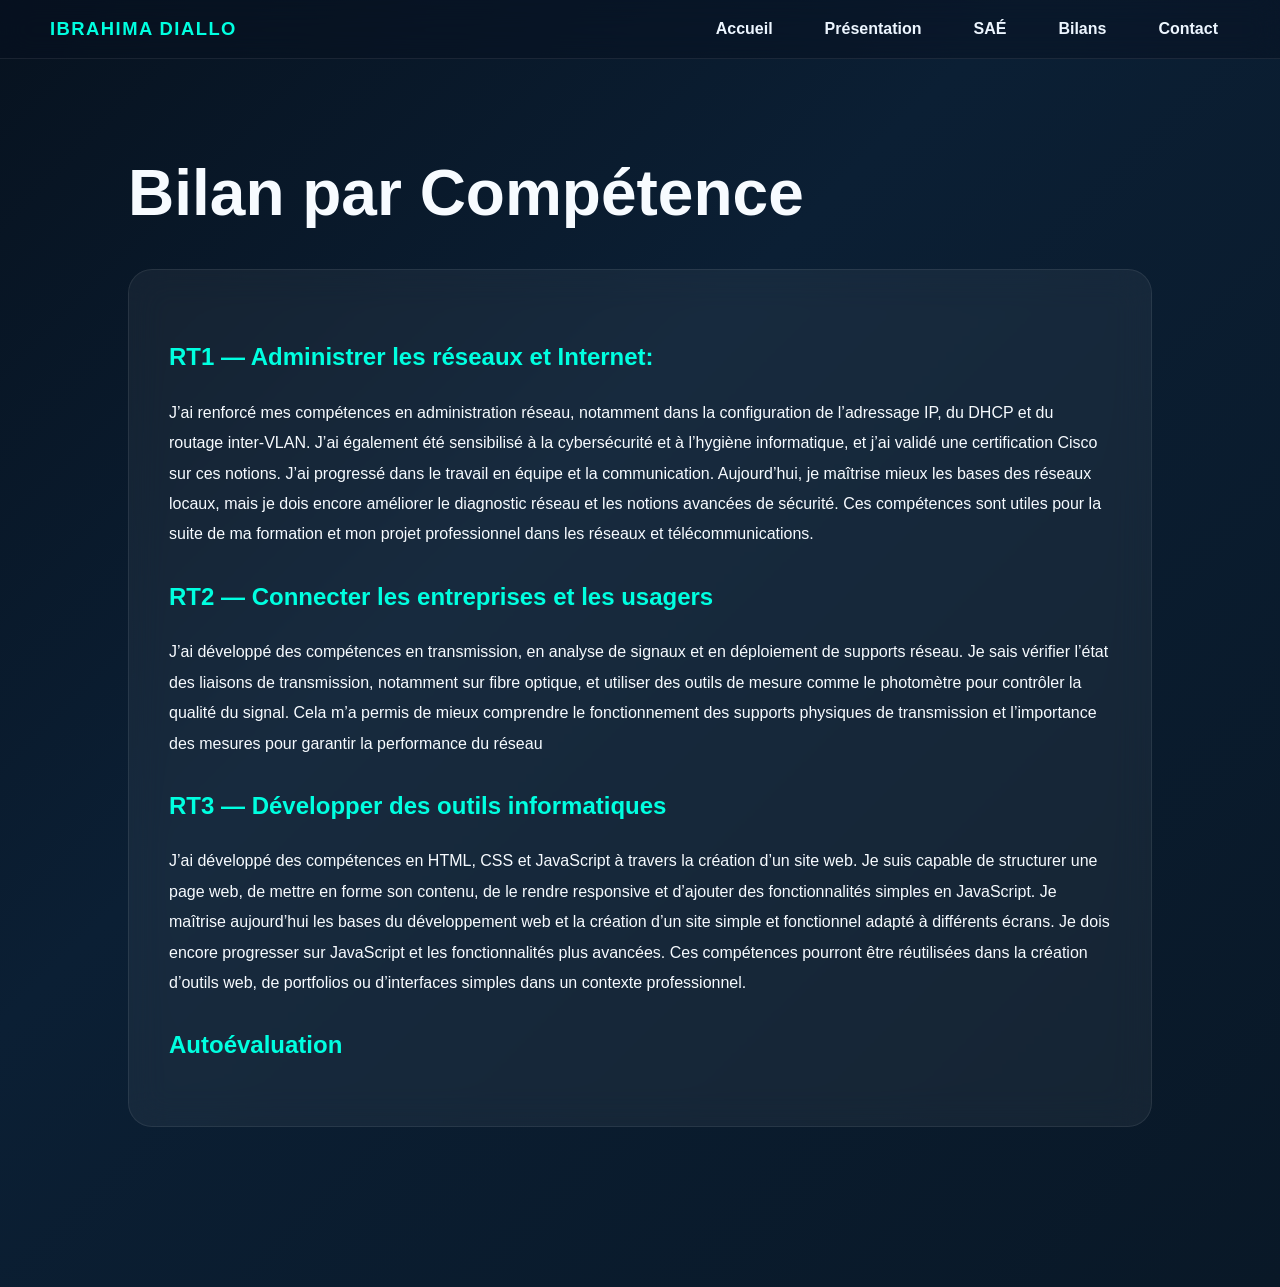
==== bilan.html @ d2196016 "finish" ====
<!DOCTYPE html>
<html lang="fr">
<head>
<meta charset="UTF-8">
<meta name="viewport" content="width=device-width, initial-scale=1.0">
<title>Bilan de compétences</title>
<link rel="stylesheet" href="style.css">
</head>
<body>
<header>
<nav class="navbar">
<div class="logo">IBRAHIMA DIALLO</div>
<ul>
<li><a href="index.html">Accueil</a></li>
<li><a href="presentation.html">Présentation</a></li>
<li><a href="sae.html">SAÉ</a></li>
<li><a href="bilan.html">Bilans</a></li>
<li><a href="contact.html">Contact</a></li>
</ul>
</nav>
</header>
<section class="page">
<h1>Bilan par Compétence</h1>
<div class="glass-card">
<h2>RT1 — Administrer les réseaux et Internet:
    
</h2>
<p>J’ai renforcé mes compétences en administration réseau, notamment dans la configuration de l’adressage IP, du DHCP et du routage inter-VLAN. J’ai également été sensibilisé à la cybersécurité et à l’hygiène informatique, et j’ai validé une certification Cisco sur ces notions.

J’ai progressé dans le travail en équipe et la communication. Aujourd’hui, je maîtrise mieux les bases des réseaux locaux, mais je dois encore améliorer le diagnostic réseau et les notions avancées de sécurité.

Ces compétences sont utiles pour la suite de ma formation et mon projet professionnel dans les réseaux et télécommunications.<h2>RT2 — Connecter les entreprises et les usagers</h2>
<p>J’ai développé des compétences en transmission, en analyse de signaux et en déploiement de supports réseau. Je sais vérifier l’état des liaisons de transmission, notamment sur fibre optique, et utiliser des outils de mesure comme le photomètre pour contrôler la qualité du signal.

Cela m’a permis de mieux comprendre le fonctionnement des supports physiques de transmission et l’importance des mesures pour garantir la performance du réseau
</p>
<h2>RT3 — Développer des outils informatiques</h2>
<p>
J’ai développé des compétences en HTML, CSS et JavaScript à travers la création d’un site web. Je suis capable de structurer une page web, de mettre en forme son contenu, de le rendre responsive et d’ajouter des fonctionnalités simples en JavaScript.

Je maîtrise aujourd’hui les bases du développement web et la création d’un site simple et fonctionnel adapté à différents écrans. Je dois encore progresser sur JavaScript et les fonctionnalités plus avancées.

Ces compétences pourront être réutilisées dans la création d’outils web, de portfolios ou d’interfaces simples dans un contexte professionnel.</p>
<h2>Autoévaluation
</h2>

</div>
</section>
<script src="script.js"></script>
</body>
</html>
---- style.css ----
﻿* {
  margin: 0;
  padding: 0;
  box-sizing: border-box;
}

body {
  font-family: 'Inter', Arial, sans-serif;
  background: linear-gradient(135deg, #07121f 0%, #0b1f34 40%, #091827 100%);
  color: #f7fbff;
  overflow-x: hidden;
  min-height: 100vh;
  scroll-behavior: smooth;
}

body::selection {
  background: rgba(0, 255, 224, 0.4);
  color: #06131a;
}

.navbar {
  position: fixed;
  inset: 0 0 auto 0;
  z-index: 1000;
  width: 100%;
  padding: 18px 50px;
  display: flex;
  justify-content: space-between;
  align-items: center;
  background: rgba(7, 17, 32, 0.45);
  border-bottom: 1px solid rgba(255, 255, 255, 0.08);
  backdrop-filter: blur(14px);
  transition: background 0.3s ease, box-shadow 0.3s ease, padding 0.3s ease;
}

.navbar.navbar-scrolled {
  background: rgba(3, 12, 25, 0.95);
  box-shadow: 0 18px 40px rgba(0, 0, 0, 0.25);
  padding: 12px 40px;
}

.navbar ul {
  display: flex;
  gap: 28px;
  list-style: none;
}

.navbar a {
  color: #edf6ff;
  text-decoration: none;
  font-weight: 600;
  padding: 8px 12px;
  border-radius: 8px;
  position: relative;
  transition: color 0.3s ease, background 0.3s ease, transform 0.2s ease;
}

.navbar a::after {
  content: '';
  position: absolute;
  bottom: 2px;
  left: 0;
  width: 0;
  height: 2px;
  background: linear-gradient(90deg, #00ffe0, #00d9c4);
  transition: width 0.35s cubic-bezier(0.34, 1.56, 0.64, 1);
}

.navbar a:hover {
  color: #00ffe0;
  background: rgba(0, 255, 224, 0.1);
  transform: translateY(-2px);
}

.navbar a:hover::after {
  width: 100%;
}

.logo {
  font-weight: 800;
  font-size: 1.15rem;
  letter-spacing: 0.08em;
  color: #00ffe0;
}

/* Alternate nav styling for pages like sae.html that use class="nav" */
.nav {
  position: fixed;
  inset: 0 0 auto 0;
  z-index: 1000;
  width: 100%;
  padding: 18px 50px;
  display: flex;
  justify-content: space-between;
  align-items: center;
  background: rgba(7, 17, 32, 0.45);
  border-bottom: 1px solid rgba(255, 255, 255, 0.08);
  backdrop-filter: blur(14px);
  transition: background 0.3s ease, box-shadow 0.3s ease, padding 0.3s ease;
}

.nav ul {
  display: flex;
  gap: 28px;
  list-style: none;
  margin: 0;
  padding: 0;
}

.nav a {
  color: #edf6ff;
  text-decoration: none;
  font-weight: 600;
  padding: 8px 12px;
  border-radius: 8px;
  position: relative;
  transition: color 0.3s ease, background 0.3s ease, transform 0.2s ease;
}

.nav a::after {
  content: '';
  position: absolute;
  bottom: 2px;
  left: 0;
  width: 0;
  height: 2px;
  background: linear-gradient(90deg, #00ffe0, #00d9c4);
  transition: width 0.35s cubic-bezier(0.34, 1.56, 0.64, 1);
}

.nav a:hover {
  color: #00ffe0;
  background: rgba(0, 255, 224, 0.1);
  transform: translateY(-2px);
}

.nav a:hover::after {
  width: 100%;
}

.nav .logo {
  font-weight: 800;
  font-size: 1.05rem;
  color: #00ffe0;
}

/* Prevent content from being hidden by fixed nav */
.section {
  margin-top: 80px;
  padding-top: 80px;
}

/* Contact page styling */
.contact-grid {
  display: grid;
  grid-template-columns: repeat(auto-fit, minmax(300px, 1fr));
  gap: 30px;
  padding: 60px 0;
}

.contact-card {
  position: relative;
  background: rgba(255, 255, 255, 0.06);
  padding: 40px;
  border-radius: 20px;
  border: 1px solid rgba(0, 255, 224, 0.2);
  backdrop-filter: blur(18px);
  transition: all 0.35s ease;
  overflow: hidden;
}

.contact-card::before {
  content: '';
  position: absolute;
  inset: 0;
  background: radial-gradient(circle at top right, rgba(0, 255, 224, 0.15), transparent 50%);
  pointer-events: none;
}

.contact-card:hover {
  transform: translateY(-8px) scale(1.02);
  border-color: rgba(0, 255, 224, 0.6);
  box-shadow: 0 30px 60px rgba(0, 255, 224, 0.1);
  background: rgba(255, 255, 255, 0.09);
}

.contact-card h3 {
  font-size: 1.35rem;
  margin-bottom: 16px;
  color: #00ffe0;
}

.contact-card p {
  font-size: 1.05rem;
  line-height: 1.8;
  color: #dcecff;
}

.contact-card a {
  color: #00ffe0;
  text-decoration: none;
  font-weight: 600;
  transition: all 0.3s ease;
  position: relative;
  display: inline-block;
}

.contact-card a::after {
  content: '';
  position: absolute;
  bottom: -3px;
  left: 0;
  width: 0;
  height: 2px;
  background: linear-gradient(90deg, #00ffe0, #00d9c4);
  transition: width 0.3s ease;
}

.contact-card a:hover {
  color: #00ffff;
}

.contact-card a:hover::after {
  width: 100%;
}

.hero {
  min-height: 100vh;
  padding-top: 90px;
  background-image: linear-gradient(180deg, rgba(1, 8, 21, 0.65), rgba(2, 9, 26, 0.92)), url('cyber-bg.jpg');
  background-size: cover;
  background-position: center;
  display: flex;
  justify-content: center;
  align-items: center;
  position: relative;
}

.overlay {
  position: absolute;
  inset: 0;
  background: radial-gradient(circle at top right, rgba(0, 255, 224, 0.18), transparent 45%),
    linear-gradient(180deg, rgba(0, 0, 0, 0.25), rgba(0, 0, 0, 0.75));
}

.hero-content {
  position: relative;
  z-index: 2;
  text-align: center;
  max-width: 900px;
  padding: 0 24px;
}

.profile {
  width: 180px;
  height: 180px;
  border-radius: 50%;
  object-fit: cover;
  border: 4px solid rgba(0, 255, 224, 0.8);
  box-shadow: 0 30px 60px rgba(0, 0, 0, 0.3);
  margin: 0 auto 30px;
}

.hero h1 {
  font-size: clamp(3rem, 5vw, 5.2rem);
  margin-bottom: 16px;
  letter-spacing: -0.04em;
  background: linear-gradient(135deg, #f7fbff 0%, #00ffe0 100%);
  -webkit-background-clip: text;
  -webkit-text-fill-color: transparent;
  background-clip: text;
  animation: fadeInDown 0.8s ease-out;
}

.hero h2 {
  color: #00ffe0;
  margin-bottom: 24px;
  font-size: clamp(1.35rem, 2vw, 2rem);
  animation: fadeInUp 0.9s ease-out 0.1s both;
}

.hero p {
  max-width: 760px;
  margin: 0 auto;
  line-height: 1.85;
  font-size: 1.02rem;
  color: #dcecff;
  animation: fadeInUp 0.9s ease-out 0.2s both;
}

.hero-buttons {
  margin-top: 34px;
  display: flex;
  justify-content: center;
  gap: 18px;
  flex-wrap: wrap;
  animation: fadeInUp 0.9s ease-out 0.3s both;
}

@keyframes fadeInDown {
  from {
    opacity: 0;
    transform: translateY(-30px);
  }
  to {
    opacity: 1;
    transform: translateY(0);
  }
}

@keyframes fadeInUp {
  from {
    opacity: 0;
    transform: translateY(30px);
  }
  to {
    opacity: 1;
    transform: translateY(0);
  }
}

.btn {
  display: inline-flex;
  align-items: center;
  justify-content: center;
  padding: 14px 28px;
  border-radius: 999px;
  background: #00ffe0;
  color: #06131a;
  text-decoration: none;
  font-weight: 700;
  letter-spacing: 0.01em;
  box-shadow: 0 18px 40px rgba(0, 255, 224, 0.2);
  transition: transform 0.25s ease, box-shadow 0.25s ease, filter 0.25s ease;
}

.btn:hover {
  transform: translateY(-4px);
  box-shadow: 0 24px 55px rgba(0, 255, 224, 0.25);
}

.secondary {
  background: transparent;
  border: 2px solid rgba(0, 255, 224, 0.85);
  color: #00ffe0;
}

.cards-section {
  display: grid;
  grid-template-columns: repeat(auto-fit, minmax(280px, 1fr));
  gap: 30px;
  padding: 100px 10%;
  position: relative;
  z-index: 5;
}

.card {
  position: relative;
  background: rgba(255, 255, 255, 0.06);
  padding: 36px;
  border-radius: 26px;
  backdrop-filter: blur(18px);
  transition: transform 0.35s ease, border-color 0.35s ease, box-shadow 0.35s ease, background 0.35s ease;
  border: 1px solid rgba(255, 255, 255, 0.1);
  overflow: hidden;
  transform: translateY(24px);
  opacity: 0;
}

.card.visible {
  transform: translateY(0);
  opacity: 1;
}

.card::before {
  content: '';
  position: absolute;
  inset: 0;
  background: radial-gradient(circle at top left, rgba(0, 255, 224, 0.14), transparent 40%);
  pointer-events: none;
}

.card:hover {
  transform: translateY(-10px) scale(1.02);
  border-color: rgba(0, 255, 224, 0.35);
  box-shadow: 0 30px 55px rgba(0, 255, 224, 0.12), 0 15px 30px rgba(0, 0, 0, 0.2);
  background: rgba(255, 255, 255, 0.08);
}

.card-icon {
  font-size: 3.5rem;
  margin-bottom: 20px;
  display: inline-block;
  animation: float 3s ease-in-out infinite;
}

.card:nth-child(1) .card-icon {
  animation-delay: 0s;
}

.card:nth-child(2) .card-icon {
  animation-delay: 0.5s;
}

.card:nth-child(3) .card-icon {
  animation-delay: 1s;
}

@keyframes float {
  0%, 100% {
    transform: translateY(0px);
  }
  50% {
    transform: translateY(-12px);
  }
}

.card h3 {
  font-size: 1.5rem;
  margin-bottom: 18px;
  color: #f7fbff;
  transition: color 0.3s ease;
}

.card:hover h3 {
  color: #00ffe0;
}

.card p {
  line-height: 1.85;
  color: #dcecff;
  font-size: 1rem;
}

.page {
  padding: 160px 10%;
}

.page h1 {
  margin-bottom: 42px;
  font-size: clamp(2.75rem, 5vw, 4.5rem);
  line-height: 1.05;
}

.glass-card {
  background: rgba(255, 255, 255, 0.05);
  padding: 40px;
  border-radius: 24px;
  backdrop-filter: blur(18px);
  line-height: 1.9;
  border: 1px solid rgba(255, 255, 255, 0.08);
}

.glass-card h2 {
  margin-top: 24px;
  margin-bottom: 18px;
  color: #00ffe0;
}

.proof {
  width: 100%;
  max-width: 700px;
  border-radius: 18px;
  margin-top: 20px;
  box-shadow: 0 24px 60px rgba(0, 0, 0, 0.32);
}

footer {
  padding: 32px 18px;
  text-align: center;
  background: #06131c;
  color: #bdcbdc;
}

@media (max-width: 900px) {
  .navbar {
    padding: 16px 30px;
  }

  .cards-section {
    padding: 80px 6%;
  }

  .page {
    padding: 120px 6%;
  }
}

@media (max-width: 700px) {
  .navbar {
    padding: 14px 22px;
  }

  .navbar ul {
    gap: 18px;
    flex-wrap: wrap;
    justify-content: center;
  }

  .hero {
    padding-top: 80px;
  }

  .hero h1 {
    font-size: 3.4rem;
  }

  .hero h2 {
    font-size: 1.45rem;
  }

  .hero p {
    font-size: 0.98rem;
  }

  .hero-buttons {
    gap: 14px;
  }

  .cards-section {
    padding: 70px 5%;
  }
}
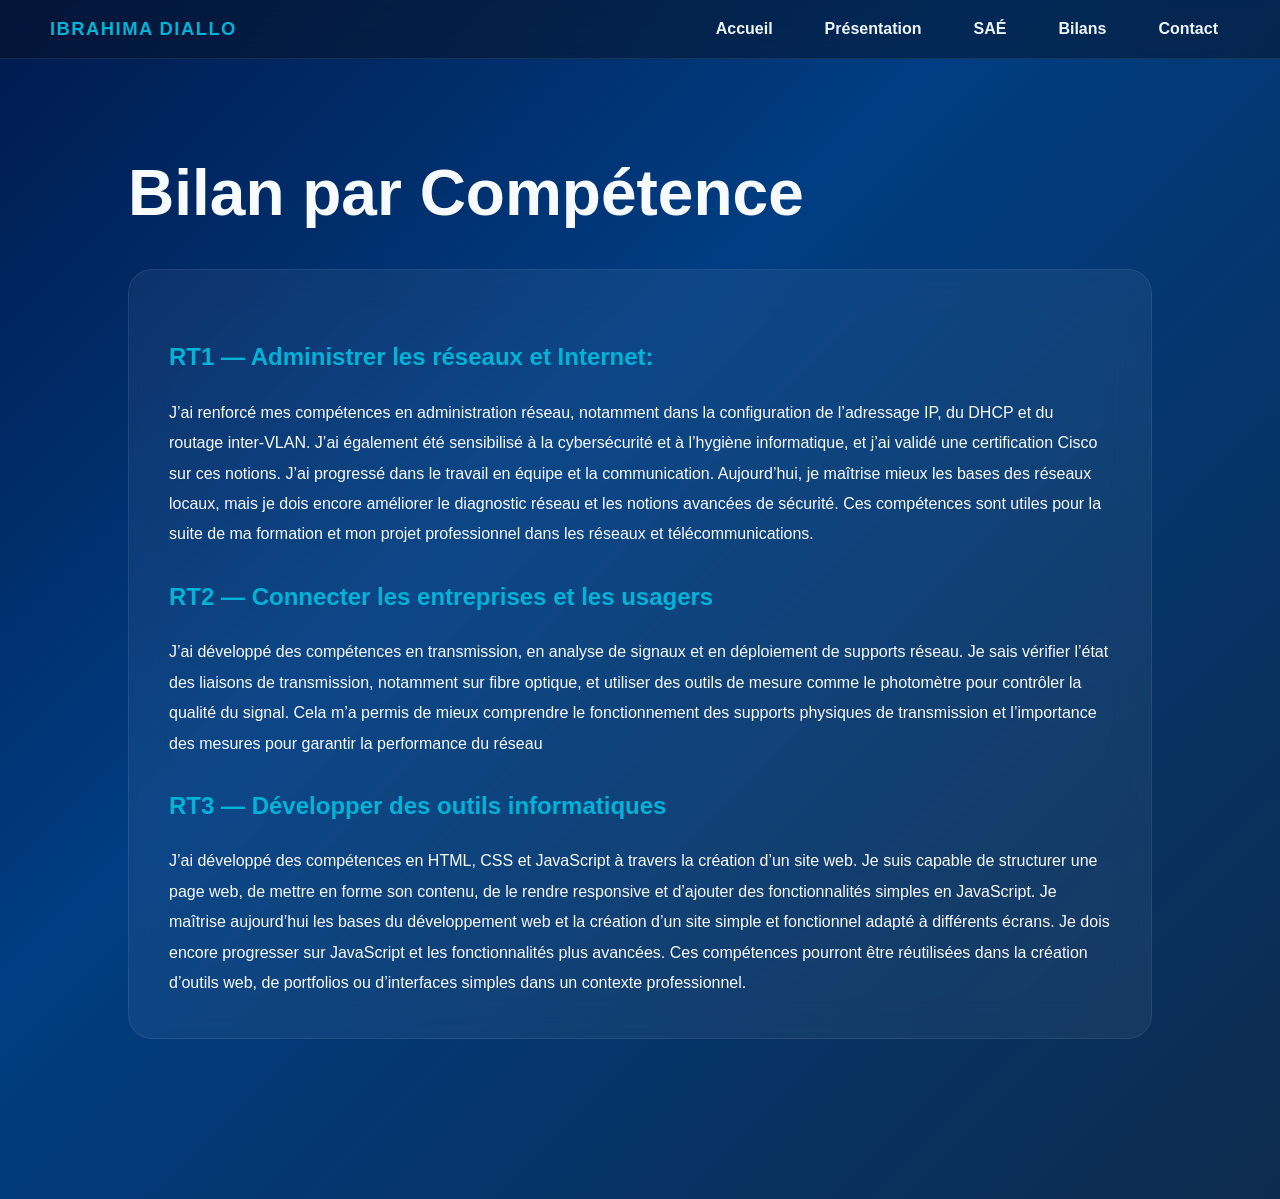
==== commit e8d8d109: "Mise à jour portfolio" ====
--- a/bilan.html
+++ b/bilan.html
@@ -41,8 +41,6 @@
 Je maîtrise aujourd’hui les bases du développement web et la création d’un site simple et fonctionnel adapté à différents écrans. Je dois encore progresser sur JavaScript et les fonctionnalités plus avancées.
 
 Ces compétences pourront être réutilisées dans la création d’outils web, de portfolios ou d’interfaces simples dans un contexte professionnel.</p>
-<h2>Autoévaluation
-</h2>
 
 </div>
 </section>
--- a/style.css
+++ b/style.css
@@ -6,7 +6,7 @@
 
 body {
   font-family: 'Inter', Arial, sans-serif;
-  background: linear-gradient(135deg, #07121f 0%, #0b1f34 40%, #091827 100%);
+  background: linear-gradient(135deg, #001a4d 0%, #003d82 40%, #0d2b4d 100%);
   color: #f7fbff;
   overflow-x: hidden;
   min-height: 100vh;
@@ -62,13 +62,13 @@
   left: 0;
   width: 0;
   height: 2px;
-  background: linear-gradient(90deg, #00ffe0, #00d9c4);
+  background: linear-gradient(90deg, #00b4d8, #0099cc);
   transition: width 0.35s cubic-bezier(0.34, 1.56, 0.64, 1);
 }
 
 .navbar a:hover {
-  color: #00ffe0;
-  background: rgba(0, 255, 224, 0.1);
+  color: #00b4d8;
+  background: rgba(0, 180, 216, 0.1);
   transform: translateY(-2px);
 }
 
@@ -80,7 +80,7 @@
   font-weight: 800;
   font-size: 1.15rem;
   letter-spacing: 0.08em;
-  color: #00ffe0;
+  color: #00b4d8;
 }
 
 /* Alternate nav styling for pages like sae.html that use class="nav" */
@@ -124,13 +124,13 @@
   left: 0;
   width: 0;
   height: 2px;
-  background: linear-gradient(90deg, #00ffe0, #00d9c4);
+  background: linear-gradient(90deg, #8b5cf6, #6366f1);
   transition: width 0.35s cubic-bezier(0.34, 1.56, 0.64, 1);
 }
 
 .nav a:hover {
-  color: #00ffe0;
-  background: rgba(0, 255, 224, 0.1);
+  color: #00b4d8;
+  background: rgba(0, 180, 216, 0.1);
   transform: translateY(-2px);
 }
 
@@ -141,7 +141,7 @@
 .nav .logo {
   font-weight: 800;
   font-size: 1.05rem;
-  color: #00ffe0;
+  color: #00b4d8;
 }
 
 /* Prevent content from being hidden by fixed nav */
@@ -163,7 +163,7 @@
   background: rgba(255, 255, 255, 0.06);
   padding: 40px;
   border-radius: 20px;
-  border: 1px solid rgba(0, 255, 224, 0.2);
+  border: 1px solid rgba(0, 180, 216, 0.2);
   backdrop-filter: blur(18px);
   transition: all 0.35s ease;
   overflow: hidden;
@@ -173,21 +173,21 @@
   content: '';
   position: absolute;
   inset: 0;
-  background: radial-gradient(circle at top right, rgba(0, 255, 224, 0.15), transparent 50%);
+  background: radial-gradient(circle at top right, rgba(0, 180, 216, 0.15), transparent 50%);
   pointer-events: none;
 }
 
 .contact-card:hover {
   transform: translateY(-8px) scale(1.02);
-  border-color: rgba(0, 255, 224, 0.6);
-  box-shadow: 0 30px 60px rgba(0, 255, 224, 0.1);
+  border-color: rgba(0, 180, 216, 0.6);
+  box-shadow: 0 30px 60px rgba(0, 180, 216, 0.1);
   background: rgba(255, 255, 255, 0.09);
 }
 
 .contact-card h3 {
   font-size: 1.35rem;
   margin-bottom: 16px;
-  color: #00ffe0;
+  color: #00b4d8;
 }
 
 .contact-card p {
@@ -197,7 +197,7 @@
 }
 
 .contact-card a {
-  color: #00ffe0;
+  color: #00b4d8;
   text-decoration: none;
   font-weight: 600;
   transition: all 0.3s ease;
@@ -212,12 +212,12 @@
   left: 0;
   width: 0;
   height: 2px;
-  background: linear-gradient(90deg, #00ffe0, #00d9c4);
+  background: linear-gradient(90deg, #00b4d8, #0099cc);
   transition: width 0.3s ease;
 }
 
 .contact-card a:hover {
-  color: #00ffff;
+  color: #00d4ff;
 }
 
 .contact-card a:hover::after {
@@ -239,7 +239,7 @@
 .overlay {
   position: absolute;
   inset: 0;
-  background: radial-gradient(circle at top right, rgba(0, 255, 224, 0.18), transparent 45%),
+  background: radial-gradient(circle at top right, rgba(0, 180, 216, 0.18), transparent 45%),
     linear-gradient(180deg, rgba(0, 0, 0, 0.25), rgba(0, 0, 0, 0.75));
 }
 
@@ -256,7 +256,7 @@
   height: 180px;
   border-radius: 50%;
   object-fit: cover;
-  border: 4px solid rgba(0, 255, 224, 0.8);
+  border: 4px solid rgba(0, 180, 216, 0.8);
   box-shadow: 0 30px 60px rgba(0, 0, 0, 0.3);
   margin: 0 auto 30px;
 }
@@ -265,7 +265,7 @@
   font-size: clamp(3rem, 5vw, 5.2rem);
   margin-bottom: 16px;
   letter-spacing: -0.04em;
-  background: linear-gradient(135deg, #f7fbff 0%, #00ffe0 100%);
+  background: linear-gradient(135deg, #f7fbff 0%, #00b4d8 100%);
   -webkit-background-clip: text;
   -webkit-text-fill-color: transparent;
   background-clip: text;
@@ -273,7 +273,7 @@
 }
 
 .hero h2 {
-  color: #00ffe0;
+  color: #00b4d8;
   margin-bottom: 24px;
   font-size: clamp(1.35rem, 2vw, 2rem);
   animation: fadeInUp 0.9s ease-out 0.1s both;
@@ -325,24 +325,24 @@
   justify-content: center;
   padding: 14px 28px;
   border-radius: 999px;
-  background: #00ffe0;
-  color: #06131a;
+  background: #00b4d8;
+  color: #ffffff;
   text-decoration: none;
   font-weight: 700;
   letter-spacing: 0.01em;
-  box-shadow: 0 18px 40px rgba(0, 255, 224, 0.2);
+  box-shadow: 0 18px 40px rgba(0, 180, 216, 0.2);
   transition: transform 0.25s ease, box-shadow 0.25s ease, filter 0.25s ease;
 }
 
 .btn:hover {
   transform: translateY(-4px);
-  box-shadow: 0 24px 55px rgba(0, 255, 224, 0.25);
+  box-shadow: 0 24px 55px rgba(0, 180, 216, 0.3);
 }
 
 .secondary {
   background: transparent;
-  border: 2px solid rgba(0, 255, 224, 0.85);
-  color: #00ffe0;
+  border: 2px solid rgba(0, 180, 216, 0.85);
+  color: #00b4d8;
 }
 
 .cards-section {
@@ -376,14 +376,15 @@
   content: '';
   position: absolute;
   inset: 0;
-  background: radial-gradient(circle at top left, rgba(0, 255, 224, 0.14), transparent 40%);
+  background: radial-gradient(circle at top left, rgba(0, 180, 216, 0.14), transparent 40%);
   pointer-events: none;
+}
 }
 
 .card:hover {
   transform: translateY(-10px) scale(1.02);
-  border-color: rgba(0, 255, 224, 0.35);
-  box-shadow: 0 30px 55px rgba(0, 255, 224, 0.12), 0 15px 30px rgba(0, 0, 0, 0.2);
+  border-color: rgba(0, 180, 216, 0.35);
+  box-shadow: 0 30px 55px rgba(0, 180, 216, 0.12), 0 15px 30px rgba(0, 0, 0, 0.2);
   background: rgba(255, 255, 255, 0.08);
 }
 
@@ -423,7 +424,7 @@
 }
 
 .card:hover h3 {
-  color: #00ffe0;
+  color: #00b4d8;
 }
 
 .card p {
@@ -454,14 +455,16 @@
 .glass-card h2 {
   margin-top: 24px;
   margin-bottom: 18px;
-  color: #00ffe0;
+  color: #00b4d8;
 }
 
 .proof {
+  display: block;
   width: 100%;
-  max-width: 700px;
+  max-width: 640px;
+  height: auto;
   border-radius: 18px;
-  margin-top: 20px;
+  margin: 20px auto 0;
   box-shadow: 0 24px 60px rgba(0, 0, 0, 0.32);
 }
 
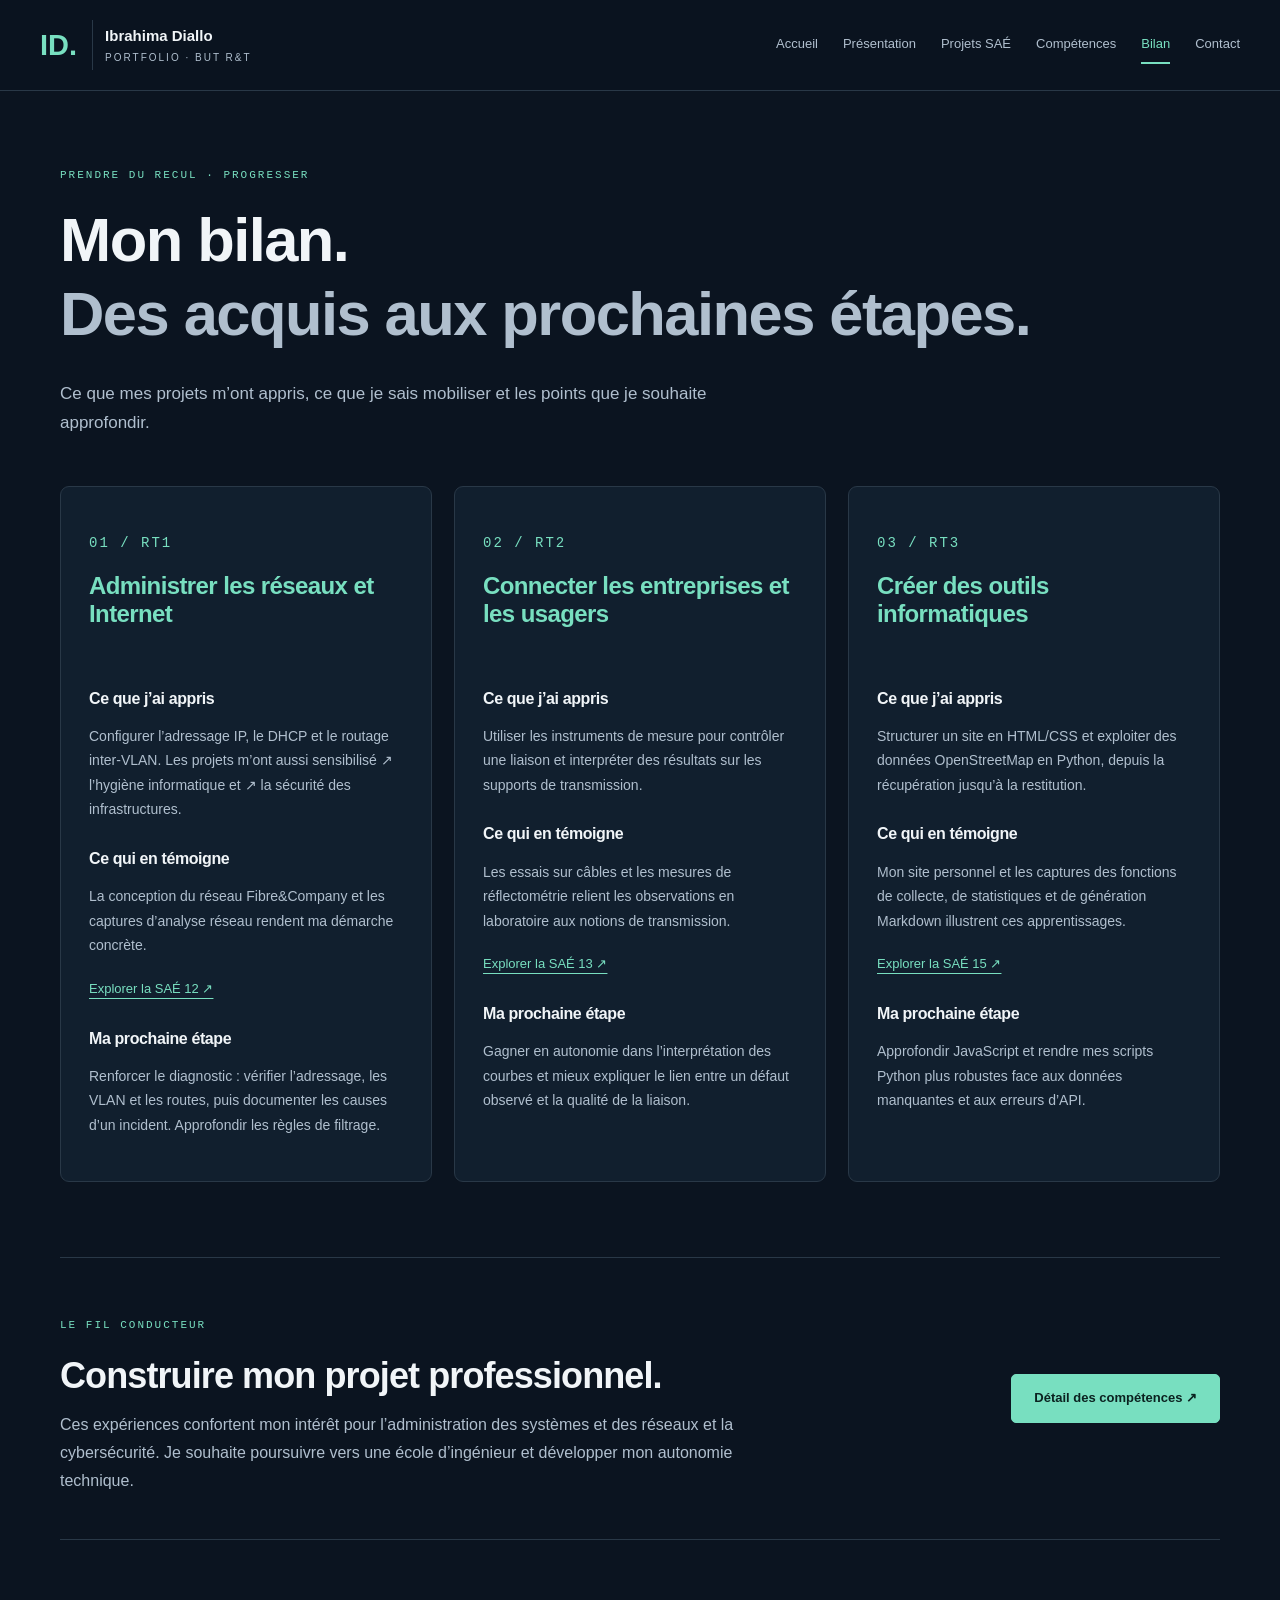
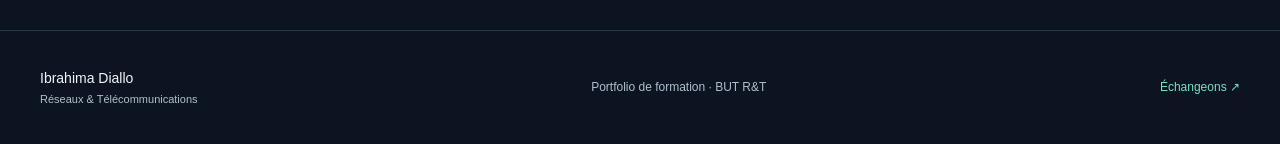
==== commit d1b3015c: "mise_a_jour_1" ====
--- a/bilan.html
+++ b/bilan.html
@@ -5,45 +5,18 @@
 <meta name="viewport" content="width=device-width, initial-scale=1.0">
 <title>Bilan de compétences</title>
 <link rel="stylesheet" href="style.css">
+<meta name="description" content="Portfolio d’Ibrahima Diallo : projets de BUT Réseaux et Télécommunications, compétences, réalisations et bilan de progression.">
 </head>
 <body>
-<header>
-<nav class="navbar">
-<div class="logo">IBRAHIMA DIALLO</div>
-<ul>
-<li><a href="index.html">Accueil</a></li>
-<li><a href="presentation.html">Présentation</a></li>
-<li><a href="sae.html">SAÉ</a></li>
-<li><a href="bilan.html">Bilans</a></li>
-<li><a href="contact.html">Contact</a></li>
-</ul>
-</nav>
-</header>
-<section class="page">
-<h1>Bilan par Compétence</h1>
-<div class="glass-card">
-<h2>RT1 — Administrer les réseaux et Internet:
-    
-</h2>
-<p>J’ai renforcé mes compétences en administration réseau, notamment dans la configuration de l’adressage IP, du DHCP et du routage inter-VLAN. J’ai également été sensibilisé à la cybersécurité et à l’hygiène informatique, et j’ai validé une certification Cisco sur ces notions.
-
-J’ai progressé dans le travail en équipe et la communication. Aujourd’hui, je maîtrise mieux les bases des réseaux locaux, mais je dois encore améliorer le diagnostic réseau et les notions avancées de sécurité.
-
-Ces compétences sont utiles pour la suite de ma formation et mon projet professionnel dans les réseaux et télécommunications.<h2>RT2 — Connecter les entreprises et les usagers</h2>
-<p>J’ai développé des compétences en transmission, en analyse de signaux et en déploiement de supports réseau. Je sais vérifier l’état des liaisons de transmission, notamment sur fibre optique, et utiliser des outils de mesure comme le photomètre pour contrôler la qualité du signal.
-
-Cela m’a permis de mieux comprendre le fonctionnement des supports physiques de transmission et l’importance des mesures pour garantir la performance du réseau
-</p>
-<h2>RT3 — Développer des outils informatiques</h2>
-<p>
-J’ai développé des compétences en HTML, CSS et JavaScript à travers la création d’un site web. Je suis capable de structurer une page web, de mettre en forme son contenu, de le rendre responsive et d’ajouter des fonctionnalités simples en JavaScript.
-
-Je maîtrise aujourd’hui les bases du développement web et la création d’un site simple et fonctionnel adapté à différents écrans. Je dois encore progresser sur JavaScript et les fonctionnalités plus avancées.
-
-Ces compétences pourront être réutilisées dans la création d’outils web, de portfolios ou d’interfaces simples dans un contexte professionnel.</p>
-
-</div>
-</section>
+<a class="skip-link" href="#contenu">Aller au contenu</a>
+<header><nav class="navbar" aria-label="Navigation principale"><a class="logo" href="index.html"><span class="monogram">ID.</span><span>Ibrahima Diallo<small>Portfolio · BUT R&T</small></span></a><button class="menu-toggle" type="button" aria-expanded="false" aria-controls="navigation">Menu <span aria-hidden="true">☰</span></button><ul id="navigation"><li><a href="index.html">Accueil</a></li><li><a href="presentation.html">Présentation</a></li><li><a href="sae.html">Projets SAÉ</a></li><li><a href="competences.html">Compétences</a></li><li><a href="bilan.html" aria-current="page">Bilan</a></li><li><a href="contact.html">Contact</a></li></ul></nav></header>
+<main id="contenu">
+<section class="page"><p class="eyebrow">PRENDRE DU RECUL · PROGRESSER</p><h1>Mon bilan.<br><span>Des acquis aux prochaines étapes.</span></h1><p class="page-intro">Ce que mes projets m’ont appris, ce que je sais mobiliser et les points que je souhaite approfondir.</p><div class="bilan-grid">
+<article class="glass-card"><p class="eyebrow">01 / RT1</p><h2>Administrer les réseaux et Internet</h2><h3>Ce que j’ai appris</h3><p>Configurer l’adressage IP, le DHCP et le routage inter-VLAN. Les projets m’ont aussi sensibilisé ↗ l’hygiène informatique et ↗ la sécurité des infrastructures.</p><h3>Ce qui en témoigne</h3><p>La conception du réseau Fibre&Company et les captures d’analyse réseau rendent ma démarche concrète.</p><a class="text-link" href="sae12.html">Explorer la SAÉ 12 ↗</a><h3>Ma prochaine étape</h3><p>Renforcer le diagnostic : vérifier l’adressage, les VLAN et les routes, puis documenter les causes d’un incident. Approfondir les règles de filtrage.</p></article>
+<article class="glass-card"><p class="eyebrow">02 / RT2</p><h2>Connecter les entreprises et les usagers</h2><h3>Ce que j’ai appris</h3><p>Utiliser les instruments de mesure pour contrôler une liaison et interpréter des résultats sur les supports de transmission.</p><h3>Ce qui en témoigne</h3><p>Les essais sur câbles et les mesures de réflectométrie relient les observations en laboratoire aux notions de transmission.</p><a class="text-link" href="sae13.html">Explorer la SAÉ 13 ↗</a><h3>Ma prochaine étape</h3><p>Gagner en autonomie dans l’interprétation des courbes et mieux expliquer le lien entre un défaut observé et la qualité de la liaison.</p></article>
+<article class="glass-card"><p class="eyebrow">03 / RT3</p><h2>Créer des outils informatiques</h2><h3>Ce que j’ai appris</h3><p>Structurer un site en HTML/CSS et exploiter des données OpenStreetMap en Python, depuis la récupération jusqu’à la restitution.</p><h3>Ce qui en témoigne</h3><p>Mon site personnel et les captures des fonctions de collecte, de statistiques et de génération Markdown illustrent ces apprentissages.</p><a class="text-link" href="sae15.html">Explorer la SAÉ 15 ↗</a><h3>Ma prochaine étape</h3><p>Approfondir JavaScript et rendre mes scripts Python plus robustes face aux données manquantes et aux erreurs d’API.</p></article></div><aside class="next-step"><div><p class="eyebrow">LE FIL CONDUCTEUR</p><h2>Construire mon projet professionnel.</h2><p>Ces expériences confortent mon intérêt pour l’administration des systèmes et des réseaux et la cybersécurité. Je souhaite poursuivre vers une école d’ingénieur et développer mon autonomie technique.</p></div><a class="btn" href="competences.html">Détail des compétences ↗</a></aside></section>
 <script src="script.js"></script>
+</main>
+<footer><a href="index.html" class="footer-name">Ibrahima Diallo<span>Réseaux & Télécommunications</span></a><p>Portfolio de formation · BUT R&T</p><a href="contact.html">Échangeons ↗</a></footer>
 </body>
 </html>
--- a/style.css
+++ b/style.css
@@ -1,526 +1,851 @@
-﻿* {
-  margin: 0;
-  padding: 0;
-  box-sizing: border-box;
+:root {
+  --bg:#0b1420;
+  --panel:#111f2e;
+  --text:#f1f5f8;
+  --muted:#b0bfce;
+  --accent:#78dfc0;
+  --line:#293847;
+  --max:1160px;
+  color-scheme:dark
+}
+
+* {
+  box-sizing:border-box;
+  margin:0;
+  padding:0
+}
+
+html {
+  scroll-behavior:smooth;
+  scroll-padding-top:110px
 }
 
 body {
-  font-family: 'Inter', Arial, sans-serif;
-  background: linear-gradient(135deg, #001a4d 0%, #003d82 40%, #0d2b4d 100%);
-  color: #f7fbff;
-  overflow-x: hidden;
-  min-height: 100vh;
-  scroll-behavior: smooth;
-}
-
-body::selection {
-  background: rgba(0, 255, 224, 0.4);
-  color: #06131a;
+  font-family:Segoe UI,Arial,sans-serif;
+  background:var(--bg);
+  color:var(--text);
+  line-height:1.75
+}
+
+a {
+  color:var(--accent);
+  text-underline-offset:5px
+}
+
+button,a {
+  -webkit-tap-highlight-color:transparent
+}
+
+button {
+  font:inherit;
+  cursor:pointer
+}
+
+a:focus-visible,button:focus-visible {
+  outline:3px solid var(--accent);
+  outline-offset:5px
+}
+
+::selection {
+  background:var(--accent);
+  color:var(--bg)
+}
+
+img {
+  max-width:100%;
+  height:auto
+}
+
+header {
+  position:sticky;
+  top:0;
+  z-index:20;
+  background:#0b1420f5;
+  border-bottom:1px solid var(--line);
+  backdrop-filter:blur(16px)
 }
 
 .navbar {
-  position: fixed;
-  inset: 0 0 auto 0;
-  z-index: 1000;
-  width: 100%;
-  padding: 18px 50px;
-  display: flex;
-  justify-content: space-between;
-  align-items: center;
-  background: rgba(7, 17, 32, 0.45);
-  border-bottom: 1px solid rgba(255, 255, 255, 0.08);
-  backdrop-filter: blur(14px);
-  transition: background 0.3s ease, box-shadow 0.3s ease, padding 0.3s ease;
-}
-
-.navbar.navbar-scrolled {
-  background: rgba(3, 12, 25, 0.95);
-  box-shadow: 0 18px 40px rgba(0, 0, 0, 0.25);
-  padding: 12px 40px;
+  max-width:1320px;
+  margin:auto;
+  min-height:90px;
+  padding:16px 40px;
+  display:flex;
+  justify-content:space-between;
+  align-items:center;
+  gap:24px
+}
+
+.logo {
+  display:flex;
+  align-items:center;
+  gap:12px;
+  text-decoration:none;
+  color:var(--text);
+  font-weight:650;
+  font-size:15px;
+  white-space:nowrap
+}
+
+.monogram {
+  font-size:29px;
+  color:var(--accent);
+  border-right:1px solid var(--line);
+  padding-right:15px
+}
+
+.logo small {
+  display:block;
+  color:var(--muted);
+  font-size:10px;
+  font-weight:400;
+  letter-spacing:2px;
+  text-transform:uppercase
 }
 
 .navbar ul {
-  display: flex;
-  gap: 28px;
-  list-style: none;
-}
-
-.navbar a {
-  color: #edf6ff;
-  text-decoration: none;
-  font-weight: 600;
-  padding: 8px 12px;
-  border-radius: 8px;
-  position: relative;
-  transition: color 0.3s ease, background 0.3s ease, transform 0.2s ease;
-}
-
-.navbar a::after {
-  content: '';
-  position: absolute;
-  bottom: 2px;
-  left: 0;
-  width: 0;
-  height: 2px;
-  background: linear-gradient(90deg, #00b4d8, #0099cc);
-  transition: width 0.35s cubic-bezier(0.34, 1.56, 0.64, 1);
-}
-
-.navbar a:hover {
-  color: #00b4d8;
-  background: rgba(0, 180, 216, 0.1);
-  transform: translateY(-2px);
-}
-
-.navbar a:hover::after {
-  width: 100%;
+  display:flex;
+  list-style:none;
+  gap:25px
+}
+
+.navbar ul a {
+  font-size:13px;
+  text-decoration:none;
+  color:var(--muted);
+  display:block;
+  padding:7px 0;
+  border-bottom:2px solid transparent
+}
+
+.navbar ul a:hover,.navbar a[aria-current] {
+  color:var(--accent);
+  border-color:var(--accent)
+}
+
+.menu-toggle {
+  display:none
+}
+
+.skip-link {
+  position:fixed;
+  top:-100px;
+  left:16px;
+  z-index:100;
+  background:var(--accent);
+  color:var(--bg);
+  padding:12px
+}
+
+.skip-link:focus {
+  top:12px
+}
+
+main {
+  min-height:70vh
+}
+
+.page,.section,.focus-section {
+  width:min(var(--max),calc(100% - 80px));
+  margin:0 auto;
+  padding:75px 0 90px
+}
+
+.eyebrow {
+  font-family:Consolas,monospace;
+  color:var(--accent);
+  font-size:11px;
+  letter-spacing:2px;
+  margin-bottom:18px
+}
+
+h1,h2,h3,h4 {
+  line-height:1.2;
+  letter-spacing:-.025em
+}
+
+h1 {
+  font-size:clamp(34px,4.8vw,64px);
+  font-weight:650;
+  margin-bottom:28px;
+  max-width:1000px
+}
+
+h1 span {
+  color:var(--muted)
+}
+
+h2 {
+  font-size:clamp(25px,3vw,36px);
+  font-weight:600
+}
+
+h3 {
+  font-size:21px
+}
+
+p {
+  color:var(--muted)
+}
+
+.page-intro,.section-header>p:last-child {
+  max-width:740px;
+  margin:20px 0 38px;
+  font-size:17px
+}
+
+.hero {
+  position:relative;
+  overflow:hidden;
+  background:linear-gradient(90deg,#0b1420f5 5%,#0b1420df 65%,#0b1420c9),url('cyber-security-network-data-protection-600nw-2656907229.webp') center/cover;
+  min-height:660px;
+  border-bottom:1px solid var(--line)
+}
+
+.hero-content {
+  position:relative;
+  max-width:var(--max);
+  margin:auto;
+  padding:100px 270px 95px 0;
+  width:calc(100% - 80px)
+}
+
+.hero .profile {
+  position:absolute;
+  right:0;
+  top:125px;
+  width:215px;
+  height:265px;
+  object-fit:cover;
+  object-position:center;
+  border-radius:12px;
+  border:1px solid #567367;
+  box-shadow:18px 18px 0 #78dfc012
+}
+
+.hero h1 {
+  font-size:clamp(40px,5vw,66px);
+  margin-bottom:20px
+}
+
+.hero h1 span {
+  display:block;
+  font-size:.62em;
+  line-height:1.3;
+  margin-top:15px;
+  color:var(--accent)
+}
+
+.hero h2 {
+  font-size:17px;
+  font-weight:500;
+  letter-spacing:0;
+  margin-bottom:16px
+}
+
+.hero p:not(.eyebrow) {
+  max-width:650px;
+  font-size:15px
+}
+
+.hero-buttons {
+  display:flex;
+  align-items:center;
+  flex-wrap:wrap;
+  gap:13px;
+  margin-top:30px
+}
+
+.btn {
+  display:inline-flex;
+  justify-content:center;
+  align-items:center;
+  min-height:48px;
+  padding:12px 22px;
+  background:var(--accent);
+  border:1px solid var(--accent);
+  border-radius:5px;
+  color:#0b2220;
+  text-decoration:none;
+  font-size:13px;
+  font-weight:700;
+  transition:background .2s,transform .2s
+}
+
+.btn:hover {
+  background:#a1efd7;
+  transform:translateY(-2px)
+}
+
+.secondary {
+  background:transparent;
+  color:var(--text);
+  border-color:#536779
+}
+
+.secondary:hover {
+  background:#203442
+}
+
+.cv-link {
+  font-size:13px
+}
+
+.section-header {
+  margin-bottom:30px
+}
+
+.cards-section,.grid,.contact-grid,.bilan-grid {
+  display:grid;
+  grid-template-columns:repeat(3,minmax(0,1fr));
+  gap:22px
+}
+
+.cards-section {
+  margin-top:40px
+}
+
+.card,.contact-card {
+  padding:28px;
+  background:var(--panel);
+  border:1px solid var(--line);
+  border-radius:9px;
+  min-width:0
+}
+
+.card {
+  display:flex;
+  flex-direction:column;
+  transition:border-color .2s
+}
+
+.card:hover {
+  border-color:#647e85
+}
+
+.card-icon {
+  font-size:28px;
+  margin-bottom:24px
+}
+
+.card h3 {
+  margin-bottom:15px
+}
+
+.card p {
+  font-size:14px
+}
+
+.card ul {
+  padding-left:18px;
+  color:var(--muted);
+  font-size:13px;
+  margin:18px 0 24px
+}
+
+.card-actions {
+  margin-top:auto
+}
+
+.grid .card img {
+  width:100%;
+  height:170px;
+  object-fit:contain;
+  background:#f1f4f7;
+  border-radius:5px;
+  margin-bottom:25px
+}
+
+.grid .card h3 {
+  font-size:21px;
+  line-height:1.4
+}
+
+.glass-card {
+  background:var(--panel);
+  border:1px solid var(--line);
+  border-radius:9px;
+  padding:clamp(24px,4vw,48px);
+  margin:26px 0
+}
+
+.glass-card h2 {
+  font-size:27px;
+  color:var(--accent);
+  margin:42px 0 20px;
+  padding-top:25px;
+  border-top:1px solid var(--line)
+}
+
+.glass-card h2:first-child {
+  margin-top:0;
+  border:0;
+  padding-top:0
+}
+
+.glass-card h3 {
+  font-size:19px;
+  margin:27px 0 12px
+}
+
+.glass-card h4 {
+  font-size:17px;
+  margin:32px 0 13px;
+  color:var(--text)
+}
+
+.glass-card p {
+  margin:16px 0;
+  max-width:85ch
+}
+
+.glass-card ul {
+  padding-left:23px;
+  color:var(--muted);
+  margin:18px 0
+}
+
+.glass-card li {
+  margin:9px 0
+}
+
+.glass-card strong {
+  color:var(--text);
+  font-weight:600
+}
+
+.proof {
+  display:block;
+  width:auto;
+  max-width:100%;
+  max-height:720px;
+  object-fit:contain;
+  margin:35px auto 20px;
+  border-radius:5px;
+  border:1px solid var(--line);
+  cursor:zoom-in
+}
+
+.proof-button {
+  display:block;
+  border:0;
+  background:transparent;
+  width:100%;
+  color:inherit
+}
+
+.proof-button .proof {
+  margin-bottom:8px
+}
+
+.proof-hint {
+  display:block;
+  color:var(--accent);
+  font-size:12px;
+  text-align:center;
+  margin-bottom:20px
+}
+
+.bilan-grid {
+  grid-template-columns:repeat(3,minmax(0,1fr))
+}
+
+.bilan-grid .glass-card {
+  padding:28px;
+  margin:10px 0
+}
+
+.bilan-grid h2 {
+  font-size:24px;
+  margin-top:0;
+  border:0;
+  padding-top:0;
+  min-height:90px
+}
+
+.bilan-grid h3 {
+  font-size:16px
+}
+
+.bilan-grid p {
+  font-size:14px
+}
+
+.text-link {
+  font-size:13px
+}
+
+.next-step {
+  width:min(var(--max),calc(100% - 80px));
+  margin:0 auto 80px;
+  border-top:1px solid var(--line);
+  border-bottom:1px solid var(--line);
+  padding:44px 0;
+  display:flex;
+  align-items:center;
+  justify-content:space-between;
+  gap:40px
+}
+
+.page .next-step {
+  width:100%;
+  margin:65px 0 0
+}
+
+.next-step p {
+  max-width:720px;
+  margin-top:14px
+}
+
+.next-step .btn {
+  flex-shrink:0
+}
+
+.contact-grid {
+  margin-top:50px
+}
+
+.contact-card h3 {
+  color:var(--accent);
+  margin-bottom:20px
+}
+
+.contact-card p {
+  font-size:15px;
+  overflow-wrap:anywhere
+}
+
+.back-link {
+  display:inline-block;
+  margin-bottom:32px;
+  text-decoration:none;
+  font-size:13px
+}
+
+.project-filters {
+  display:flex;
+  gap:10px;
+  flex-wrap:wrap;
+  margin:30px 0 12px
+}
+
+.filter {
+  background:transparent;
+  color:var(--muted);
+  border:1px solid var(--line);
+  border-radius:30px;
+  padding:8px 16px;
+  font-size:13px
+}
+
+.filter:hover,.filter.active {
+  background:var(--accent);
+  color:var(--bg);
+  border-color:var(--accent)
+}
+
+.filter-status {
+  font-size:12px;
+  margin:0 0 22px
+}
+
+.project-filters,.filter-status {
+  display:none
+}
+
+.filters-ready .project-filters {
+  display:flex
+}
+
+.filters-ready .filter-status {
+  display:block
+}
+
+[hidden] {
+  display:none!important
+}
+
+.project-bottom {
+  max-width:var(--max);
+  width:calc(100% - 80px);
+  margin:0 auto 60px;
+  display:flex;
+  justify-content:space-between;
+  gap:20px;
+  font-size:14px
+}
+
+footer {
+  max-width:1320px;
+  margin:auto;
+  padding:35px 40px;
+  border-top:1px solid var(--line);
+  display:flex;
+  align-items:center;
+  justify-content:space-between;
+  gap:24px;
+  font-size:12px
+}
+
+footer a {
+  text-decoration:none
+}
+
+.footer-name {
+  color:var(--text);
+  font-size:14px
+}
+
+.footer-name span {
+  display:block;
+  color:var(--muted);
+  font-size:11px
+}
+
+code {
+  background:#09131e;
+  padding:2px 6px;
+  border-radius:4px;
+  color:#9ce3d0;
+  overflow-wrap:anywhere
+}
+
+dialog {
+  margin:auto;
+  background:var(--bg);
+  color:var(--text);
+  border:1px solid var(--line);
+  border-radius:10px;
+  width:min(1150px,95vw);
+  max-height:94vh;
+  padding:20px
+}
+
+dialog::backdrop {
+  background:#000d
+}
+
+dialog img {
+  display:block;
+  max-height:77vh;
+  max-width:100%;
+  margin:12px auto;
+  object-fit:contain
+}
+
+.dialog-close {
+  display:block;
+  margin-left:auto;
+  border:1px solid var(--line);
+  background:var(--panel);
+  color:var(--text);
+  padding:8px 16px;
+  border-radius:4px
+}
+
+.dialog-caption {
+  font-size:13px;
+  text-align:center
+}
+
+body.modal-open {
+  overflow:hidden
+}
+
+@media(min-width:1000px) {
+  .grid .card:first-child {
+  grid-column:span 2
+}
+
+.grid .card:first-child img {
+  height:225px
+}
+
+
+}
+
+@media(max-width:1000px) {
+  .navbar {
+  padding:16px 24px
+}
+
+.navbar ul {
+  gap:15px
 }
 
 .logo {
-  font-weight: 800;
-  font-size: 1.15rem;
-  letter-spacing: 0.08em;
-  color: #00b4d8;
-}
-
-/* Alternate nav styling for pages like sae.html that use class="nav" */
-.nav {
-  position: fixed;
-  inset: 0 0 auto 0;
-  z-index: 1000;
-  width: 100%;
-  padding: 18px 50px;
-  display: flex;
-  justify-content: space-between;
-  align-items: center;
-  background: rgba(7, 17, 32, 0.45);
-  border-bottom: 1px solid rgba(255, 255, 255, 0.08);
-  backdrop-filter: blur(14px);
-  transition: background 0.3s ease, box-shadow 0.3s ease, padding 0.3s ease;
-}
-
-.nav ul {
-  display: flex;
-  gap: 28px;
-  list-style: none;
-  margin: 0;
-  padding: 0;
-}
-
-.nav a {
-  color: #edf6ff;
-  text-decoration: none;
-  font-weight: 600;
-  padding: 8px 12px;
-  border-radius: 8px;
-  position: relative;
-  transition: color 0.3s ease, background 0.3s ease, transform 0.2s ease;
-}
-
-.nav a::after {
-  content: '';
-  position: absolute;
-  bottom: 2px;
-  left: 0;
-  width: 0;
-  height: 2px;
-  background: linear-gradient(90deg, #8b5cf6, #6366f1);
-  transition: width 0.35s cubic-bezier(0.34, 1.56, 0.64, 1);
-}
-
-.nav a:hover {
-  color: #00b4d8;
-  background: rgba(0, 180, 216, 0.1);
-  transform: translateY(-2px);
-}
-
-.nav a:hover::after {
-  width: 100%;
-}
-
-.nav .logo {
-  font-weight: 800;
-  font-size: 1.05rem;
-  color: #00b4d8;
-}
-
-/* Prevent content from being hidden by fixed nav */
-.section {
-  margin-top: 80px;
-  padding-top: 80px;
-}
-
-/* Contact page styling */
-.contact-grid {
-  display: grid;
-  grid-template-columns: repeat(auto-fit, minmax(300px, 1fr));
-  gap: 30px;
-  padding: 60px 0;
-}
-
-.contact-card {
-  position: relative;
-  background: rgba(255, 255, 255, 0.06);
-  padding: 40px;
-  border-radius: 20px;
-  border: 1px solid rgba(0, 180, 216, 0.2);
-  backdrop-filter: blur(18px);
-  transition: all 0.35s ease;
-  overflow: hidden;
-}
-
-.contact-card::before {
-  content: '';
-  position: absolute;
-  inset: 0;
-  background: radial-gradient(circle at top right, rgba(0, 180, 216, 0.15), transparent 50%);
-  pointer-events: none;
-}
-
-.contact-card:hover {
-  transform: translateY(-8px) scale(1.02);
-  border-color: rgba(0, 180, 216, 0.6);
-  box-shadow: 0 30px 60px rgba(0, 180, 216, 0.1);
-  background: rgba(255, 255, 255, 0.09);
-}
-
-.contact-card h3 {
-  font-size: 1.35rem;
-  margin-bottom: 16px;
-  color: #00b4d8;
-}
-
-.contact-card p {
-  font-size: 1.05rem;
-  line-height: 1.8;
-  color: #dcecff;
-}
-
-.contact-card a {
-  color: #00b4d8;
-  text-decoration: none;
-  font-weight: 600;
-  transition: all 0.3s ease;
-  position: relative;
-  display: inline-block;
-}
-
-.contact-card a::after {
-  content: '';
-  position: absolute;
-  bottom: -3px;
-  left: 0;
-  width: 0;
-  height: 2px;
-  background: linear-gradient(90deg, #00b4d8, #0099cc);
-  transition: width 0.3s ease;
-}
-
-.contact-card a:hover {
-  color: #00d4ff;
-}
-
-.contact-card a:hover::after {
-  width: 100%;
+  font-size:13px
+}
+
+.navbar ul a {
+  font-size:12px
+}
+
+.cards-section,.bilan-grid {
+  grid-template-columns:1fr
+}
+
+.bilan-grid h2 {
+  min-height:0
+}
+
+.contact-grid,.grid {
+  grid-template-columns:repeat(2,minmax(0,1fr))
+}
+
+.hero-content {
+  padding-right:230px
+}
+
+.hero .profile {
+  width:190px;
+  height:240px
+}
+
+.next-step {
+  align-items:flex-start;
+  flex-direction:column
+}
+
+
+}
+
+@media(max-width:760px) {
+  .navbar {
+  min-height:78px;
+  flex-wrap:wrap;
+  padding:14px 22px
+}
+
+.menu-toggle {
+  display:block;
+  background:transparent;
+  border:1px solid var(--line);
+  color:var(--text);
+  padding:7px 12px;
+  border-radius:4px;
+  font-size:12px
+}
+
+.navbar ul {
+  width:100%;
+  flex-wrap:wrap;
+  gap:5px 22px
+}
+
+.navbar ul a {
+  font-size:13px
+}
+
+.js-ready .navbar ul {
+  display:none
+}
+
+.js-ready .navbar ul.open {
+  display:flex
+}
+
+.page,.section,.focus-section {
+  width:calc(100% - 40px);
+  padding:46px 0 60px
 }
 
 .hero {
-  min-height: 100vh;
-  padding-top: 90px;
-  background-image: linear-gradient(180deg, rgba(1, 8, 21, 0.65), rgba(2, 9, 26, 0.92)), url('cyber-bg.jpg');
-  background-size: cover;
-  background-position: center;
-  display: flex;
-  justify-content: center;
-  align-items: center;
-  position: relative;
-}
-
-.overlay {
-  position: absolute;
-  inset: 0;
-  background: radial-gradient(circle at top right, rgba(0, 180, 216, 0.18), transparent 45%),
-    linear-gradient(180deg, rgba(0, 0, 0, 0.25), rgba(0, 0, 0, 0.75));
+  min-height:0
 }
 
 .hero-content {
-  position: relative;
-  z-index: 2;
-  text-align: center;
-  max-width: 900px;
-  padding: 0 24px;
-}
-
-.profile {
-  width: 180px;
-  height: 180px;
-  border-radius: 50%;
-  object-fit: cover;
-  border: 4px solid rgba(0, 180, 216, 0.8);
-  box-shadow: 0 30px 60px rgba(0, 0, 0, 0.3);
-  margin: 0 auto 30px;
+  width:calc(100% - 40px);
+  padding:40px 0 50px
+}
+
+.hero .profile {
+  position:static;
+  width:105px;
+  height:125px;
+  margin:0 0 25px;
+  box-shadow:8px 8px 0 #78dfc012
 }
 
 .hero h1 {
-  font-size: clamp(3rem, 5vw, 5.2rem);
-  margin-bottom: 16px;
-  letter-spacing: -0.04em;
-  background: linear-gradient(135deg, #f7fbff 0%, #00b4d8 100%);
-  -webkit-background-clip: text;
-  -webkit-text-fill-color: transparent;
-  background-clip: text;
-  animation: fadeInDown 0.8s ease-out;
+  font-size:42px
+}
+
+.hero h1 span {
+  font-size:29px
 }
 
 .hero h2 {
-  color: #00b4d8;
-  margin-bottom: 24px;
-  font-size: clamp(1.35rem, 2vw, 2rem);
-  animation: fadeInUp 0.9s ease-out 0.1s both;
-}
-
-.hero p {
-  max-width: 760px;
-  margin: 0 auto;
-  line-height: 1.85;
-  font-size: 1.02rem;
-  color: #dcecff;
-  animation: fadeInUp 0.9s ease-out 0.2s both;
+  font-size:15px
+}
+
+.hero .eyebrow {
+  font-size:9px;
+  letter-spacing:1px
 }
 
 .hero-buttons {
-  margin-top: 34px;
-  display: flex;
-  justify-content: center;
-  gap: 18px;
-  flex-wrap: wrap;
-  animation: fadeInUp 0.9s ease-out 0.3s both;
-}
-
-@keyframes fadeInDown {
-  from {
-    opacity: 0;
-    transform: translateY(-30px);
-  }
-  to {
-    opacity: 1;
-    transform: translateY(0);
-  }
-}
-
-@keyframes fadeInUp {
-  from {
-    opacity: 0;
-    transform: translateY(30px);
-  }
-  to {
-    opacity: 1;
-    transform: translateY(0);
-  }
-}
-
-.btn {
-  display: inline-flex;
-  align-items: center;
-  justify-content: center;
-  padding: 14px 28px;
-  border-radius: 999px;
-  background: #00b4d8;
-  color: #ffffff;
-  text-decoration: none;
-  font-weight: 700;
-  letter-spacing: 0.01em;
-  box-shadow: 0 18px 40px rgba(0, 180, 216, 0.2);
-  transition: transform 0.25s ease, box-shadow 0.25s ease, filter 0.25s ease;
-}
-
-.btn:hover {
-  transform: translateY(-4px);
-  box-shadow: 0 24px 55px rgba(0, 180, 216, 0.3);
-}
-
-.secondary {
-  background: transparent;
-  border: 2px solid rgba(0, 180, 216, 0.85);
-  color: #00b4d8;
-}
-
-.cards-section {
-  display: grid;
-  grid-template-columns: repeat(auto-fit, minmax(280px, 1fr));
-  gap: 30px;
-  padding: 100px 10%;
-  position: relative;
-  z-index: 5;
-}
-
-.card {
-  position: relative;
-  background: rgba(255, 255, 255, 0.06);
-  padding: 36px;
-  border-radius: 26px;
-  backdrop-filter: blur(18px);
-  transition: transform 0.35s ease, border-color 0.35s ease, box-shadow 0.35s ease, background 0.35s ease;
-  border: 1px solid rgba(255, 255, 255, 0.1);
-  overflow: hidden;
-  transform: translateY(24px);
-  opacity: 0;
-}
-
-.card.visible {
-  transform: translateY(0);
-  opacity: 1;
-}
-
-.card::before {
-  content: '';
-  position: absolute;
-  inset: 0;
-  background: radial-gradient(circle at top left, rgba(0, 180, 216, 0.14), transparent 40%);
-  pointer-events: none;
-}
-}
-
-.card:hover {
-  transform: translateY(-10px) scale(1.02);
-  border-color: rgba(0, 180, 216, 0.35);
-  box-shadow: 0 30px 55px rgba(0, 180, 216, 0.12), 0 15px 30px rgba(0, 0, 0, 0.2);
-  background: rgba(255, 255, 255, 0.08);
-}
-
-.card-icon {
-  font-size: 3.5rem;
-  margin-bottom: 20px;
-  display: inline-block;
-  animation: float 3s ease-in-out infinite;
-}
-
-.card:nth-child(1) .card-icon {
-  animation-delay: 0s;
-}
-
-.card:nth-child(2) .card-icon {
-  animation-delay: 0.5s;
-}
-
-.card:nth-child(3) .card-icon {
-  animation-delay: 1s;
-}
-
-@keyframes float {
-  0%, 100% {
-    transform: translateY(0px);
-  }
-  50% {
-    transform: translateY(-12px);
-  }
-}
-
-.card h3 {
-  font-size: 1.5rem;
-  margin-bottom: 18px;
-  color: #f7fbff;
-  transition: color 0.3s ease;
-}
-
-.card:hover h3 {
-  color: #00b4d8;
-}
-
-.card p {
-  line-height: 1.85;
-  color: #dcecff;
-  font-size: 1rem;
-}
-
-.page {
-  padding: 160px 10%;
-}
-
-.page h1 {
-  margin-bottom: 42px;
-  font-size: clamp(2.75rem, 5vw, 4.5rem);
-  line-height: 1.05;
-}
-
-.glass-card {
-  background: rgba(255, 255, 255, 0.05);
-  padding: 40px;
-  border-radius: 24px;
-  backdrop-filter: blur(18px);
-  line-height: 1.9;
-  border: 1px solid rgba(255, 255, 255, 0.08);
+  align-items:stretch
+}
+
+.cv-link {
+  padding:10px 0
+}
+
+.contact-grid,.grid {
+  grid-template-columns:1fr
+}
+
+.card,.contact-card {
+  padding:24px
 }
 
 .glass-card h2 {
-  margin-top: 24px;
-  margin-bottom: 18px;
-  color: #00b4d8;
+  font-size:24px
+}
+
+.next-step {
+  width:calc(100% - 40px);
+  margin-bottom:45px;
+  gap:24px
+}
+
+.project-bottom {
+  width:calc(100% - 40px);
+  flex-wrap:wrap
+}
+
+footer {
+  padding:30px 22px;
+  align-items:flex-start;
+  flex-direction:column;
+  gap:15px
 }
 
 .proof {
-  display: block;
-  width: 100%;
-  max-width: 640px;
-  height: auto;
-  border-radius: 18px;
-  margin: 20px auto 0;
-  box-shadow: 0 24px 60px rgba(0, 0, 0, 0.32);
-}
-
-footer {
-  padding: 32px 18px;
-  text-align: center;
-  background: #06131c;
-  color: #bdcbdc;
-}
-
-@media (max-width: 900px) {
-  .navbar {
-    padding: 16px 30px;
-  }
-
-  .cards-section {
-    padding: 80px 6%;
-  }
-
-  .page {
-    padding: 120px 6%;
-  }
-}
-
-@media (max-width: 700px) {
-  .navbar {
-    padding: 14px 22px;
-  }
-
-  .navbar ul {
-    gap: 18px;
-    flex-wrap: wrap;
-    justify-content: center;
-  }
-
-  .hero {
-    padding-top: 80px;
-  }
-
-  .hero h1 {
-    font-size: 3.4rem;
-  }
-
-  .hero h2 {
-    font-size: 1.45rem;
-  }
-
-  .hero p {
-    font-size: 0.98rem;
-  }
-
-  .hero-buttons {
-    gap: 14px;
-  }
-
-  .cards-section {
-    padding: 70px 5%;
-  }
-}
+  max-height:none
+}
+
+.bilan-grid {
+  gap:15px
+}
+
+.eyebrow {
+  font-size:10px
+}
+
+
+}
+
+@media(prefers-reduced-motion:reduce) {
+  html {
+  scroll-behavior:auto
+}
+
+*,*::before,*::after {
+  transition:none!important;
+  animation:none!important
+}
+
+
+}
